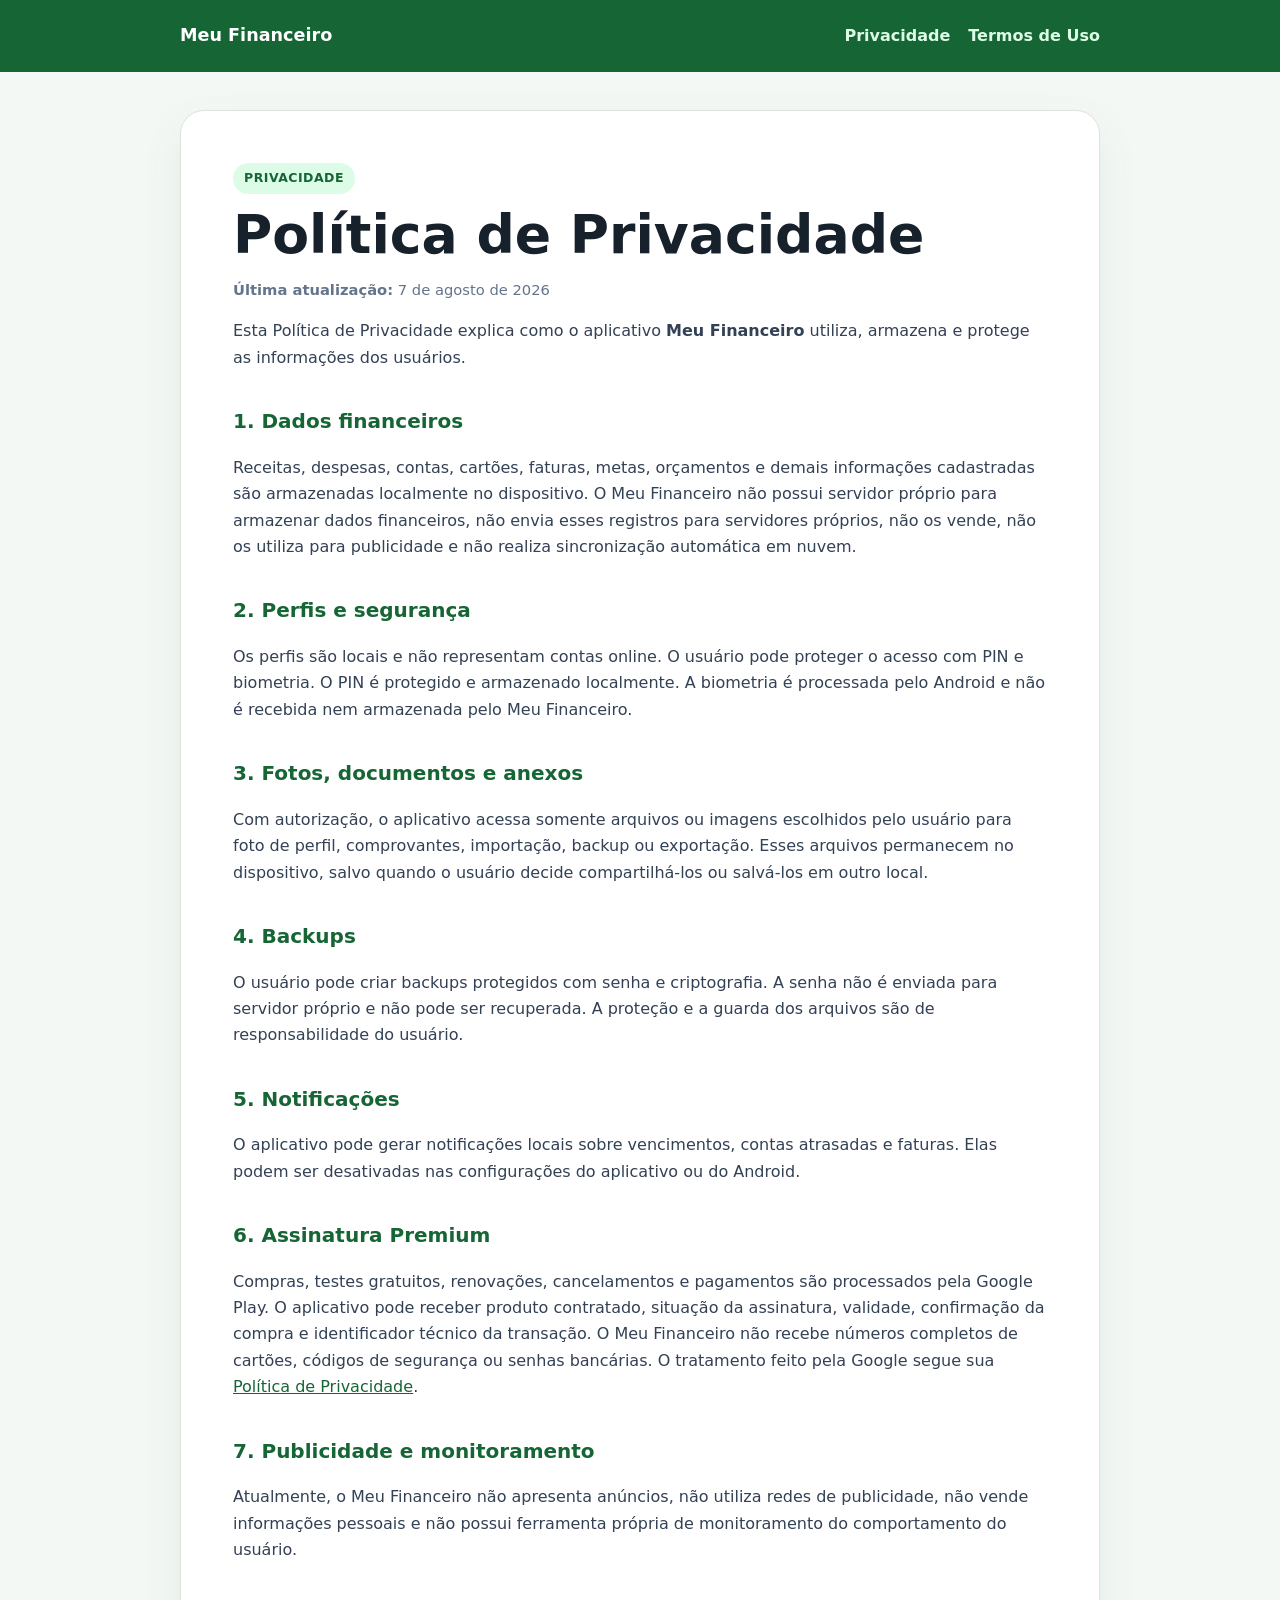
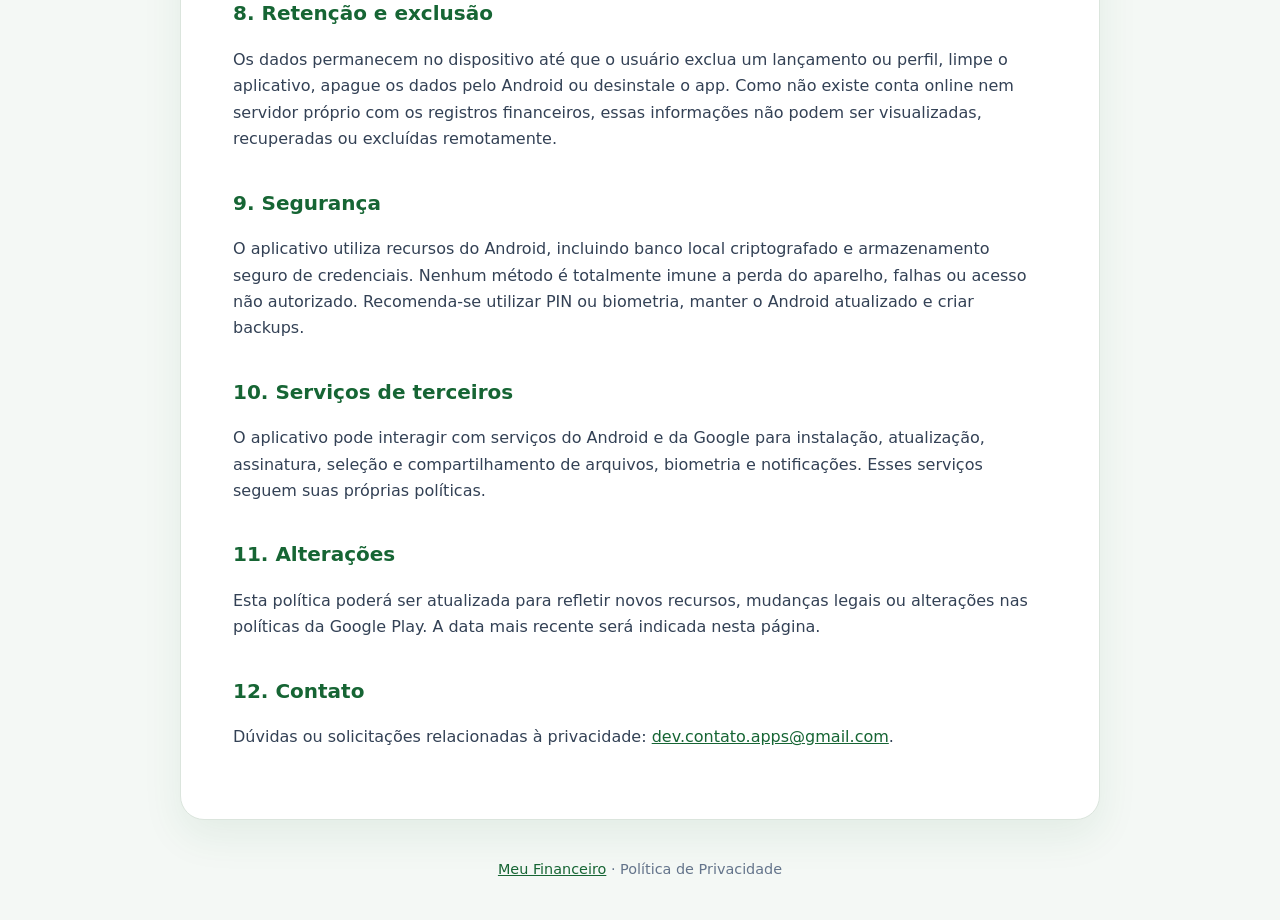
==== privacidade/index.html @ 3525b660 "Publica política de privacidade e termos de uso" ====
<!doctype html>
<html lang="pt-BR">
<head>
  <meta charset="utf-8">
  <meta name="viewport" content="width=device-width, initial-scale=1">
  <meta name="description" content="Política de Privacidade do aplicativo Meu Financeiro.">
  <title>Política de Privacidade — Meu Financeiro</title>
  <link rel="stylesheet" href="../styles.css">
</head>
<body>
  <header><div class="header-inner"><a class="brand" href="../">Meu Financeiro</a><nav aria-label="Documentos"><a href="./" aria-current="page">Privacidade</a><a href="../termos/">Termos de Uso</a></nav></div></header>
  <main>
    <span class="eyebrow">Privacidade</span>
    <h1>Política de Privacidade</h1>
    <p class="updated"><strong>Última atualização:</strong> 7 de agosto de 2026</p>
    <p>Esta Política de Privacidade explica como o aplicativo <strong>Meu Financeiro</strong> utiliza, armazena e protege as informações dos usuários.</p>

    <h2>1. Dados financeiros</h2>
    <p>Receitas, despesas, contas, cartões, faturas, metas, orçamentos e demais informações cadastradas são armazenadas localmente no dispositivo. O Meu Financeiro não possui servidor próprio para armazenar dados financeiros, não envia esses registros para servidores próprios, não os vende, não os utiliza para publicidade e não realiza sincronização automática em nuvem.</p>

    <h2>2. Perfis e segurança</h2>
    <p>Os perfis são locais e não representam contas online. O usuário pode proteger o acesso com PIN e biometria. O PIN é protegido e armazenado localmente. A biometria é processada pelo Android e não é recebida nem armazenada pelo Meu Financeiro.</p>

    <h2>3. Fotos, documentos e anexos</h2>
    <p>Com autorização, o aplicativo acessa somente arquivos ou imagens escolhidos pelo usuário para foto de perfil, comprovantes, importação, backup ou exportação. Esses arquivos permanecem no dispositivo, salvo quando o usuário decide compartilhá-los ou salvá-los em outro local.</p>

    <h2>4. Backups</h2>
    <p>O usuário pode criar backups protegidos com senha e criptografia. A senha não é enviada para servidor próprio e não pode ser recuperada. A proteção e a guarda dos arquivos são de responsabilidade do usuário.</p>

    <h2>5. Notificações</h2>
    <p>O aplicativo pode gerar notificações locais sobre vencimentos, contas atrasadas e faturas. Elas podem ser desativadas nas configurações do aplicativo ou do Android.</p>

    <h2>6. Assinatura Premium</h2>
    <p>Compras, testes gratuitos, renovações, cancelamentos e pagamentos são processados pela Google Play. O aplicativo pode receber produto contratado, situação da assinatura, validade, confirmação da compra e identificador técnico da transação. O Meu Financeiro não recebe números completos de cartões, códigos de segurança ou senhas bancárias. O tratamento feito pela Google segue sua <a href="https://policies.google.com/privacy">Política de Privacidade</a>.</p>

    <h2>7. Publicidade e monitoramento</h2>
    <p>Atualmente, o Meu Financeiro não apresenta anúncios, não utiliza redes de publicidade, não vende informações pessoais e não possui ferramenta própria de monitoramento do comportamento do usuário.</p>

    <h2>8. Retenção e exclusão</h2>
    <p>Os dados permanecem no dispositivo até que o usuário exclua um lançamento ou perfil, limpe o aplicativo, apague os dados pelo Android ou desinstale o app. Como não existe conta online nem servidor próprio com os registros financeiros, essas informações não podem ser visualizadas, recuperadas ou excluídas remotamente.</p>

    <h2>9. Segurança</h2>
    <p>O aplicativo utiliza recursos do Android, incluindo banco local criptografado e armazenamento seguro de credenciais. Nenhum método é totalmente imune a perda do aparelho, falhas ou acesso não autorizado. Recomenda-se utilizar PIN ou biometria, manter o Android atualizado e criar backups.</p>

    <h2>10. Serviços de terceiros</h2>
    <p>O aplicativo pode interagir com serviços do Android e da Google para instalação, atualização, assinatura, seleção e compartilhamento de arquivos, biometria e notificações. Esses serviços seguem suas próprias políticas.</p>

    <h2>11. Alterações</h2>
    <p>Esta política poderá ser atualizada para refletir novos recursos, mudanças legais ou alterações nas políticas da Google Play. A data mais recente será indicada nesta página.</p>

    <h2>12. Contato</h2>
    <p>Dúvidas ou solicitações relacionadas à privacidade: <a href="mailto:dev.contato.apps@gmail.com">dev.contato.apps@gmail.com</a>.</p>
  </main>
  <footer><a href="../">Meu Financeiro</a> · Política de Privacidade</footer>
</body>
</html>
---- styles.css ----
:root {
  color-scheme: light;
  --green: #166534;
  --green-light: #dcfce7;
  --ink: #17212b;
  --muted: #64748b;
  --line: #dbe5dd;
  --paper: #ffffff;
  --background: #f4f8f5;
}

* { box-sizing: border-box; }

body {
  margin: 0;
  background: var(--background);
  color: var(--ink);
  font-family: Inter, ui-sans-serif, system-ui, -apple-system, BlinkMacSystemFont, "Segoe UI", sans-serif;
  line-height: 1.65;
}

header {
  background: var(--green);
  color: white;
}

.header-inner,
main,
footer {
  width: min(920px, calc(100% - 32px));
  margin: 0 auto;
}

.header-inner {
  display: flex;
  align-items: center;
  justify-content: space-between;
  gap: 20px;
  min-height: 72px;
}

.brand {
  color: white;
  font-size: 1.1rem;
  font-weight: 800;
  text-decoration: none;
}

nav { display: flex; gap: 18px; }
nav a { color: #dcfce7; font-weight: 700; text-decoration: none; }
nav a:hover, nav a:focus-visible { color: white; text-decoration: underline; }

main {
  margin-top: 38px;
  margin-bottom: 38px;
  padding: clamp(24px, 5vw, 52px);
  background: var(--paper);
  border: 1px solid var(--line);
  border-radius: 24px;
  box-shadow: 0 16px 40px rgba(22, 101, 52, 0.08);
}

.eyebrow {
  display: inline-block;
  margin-bottom: 12px;
  padding: 5px 11px;
  border-radius: 999px;
  background: var(--green-light);
  color: var(--green);
  font-size: 0.78rem;
  font-weight: 800;
  letter-spacing: 0.04em;
  text-transform: uppercase;
}

h1 { margin: 0 0 12px; font-size: clamp(2rem, 6vw, 3.35rem); line-height: 1.08; }
h2 { margin-top: 34px; color: var(--green); font-size: 1.25rem; }
p, li { color: #334155; }
.updated { color: var(--muted); font-size: 0.92rem; }

.cards {
  display: grid;
  grid-template-columns: repeat(2, minmax(0, 1fr));
  gap: 16px;
  margin-top: 30px;
}

.card {
  display: block;
  padding: 22px;
  border: 1px solid var(--line);
  border-radius: 18px;
  color: var(--ink);
  text-decoration: none;
}

.card:hover, .card:focus-visible { border-color: var(--green); background: #f7fff9; }
.card strong { display: block; color: var(--green); font-size: 1.08rem; margin-bottom: 5px; }
.card span { color: var(--muted); }

a { color: var(--green); }
footer { padding: 0 0 38px; color: var(--muted); text-align: center; font-size: 0.9rem; }

@media (max-width: 640px) {
  .header-inner { align-items: flex-start; flex-direction: column; padding: 18px 0; }
  nav { flex-wrap: wrap; gap: 10px 16px; }
  main { margin-top: 20px; border-radius: 18px; }
  .cards { grid-template-columns: 1fr; }
}
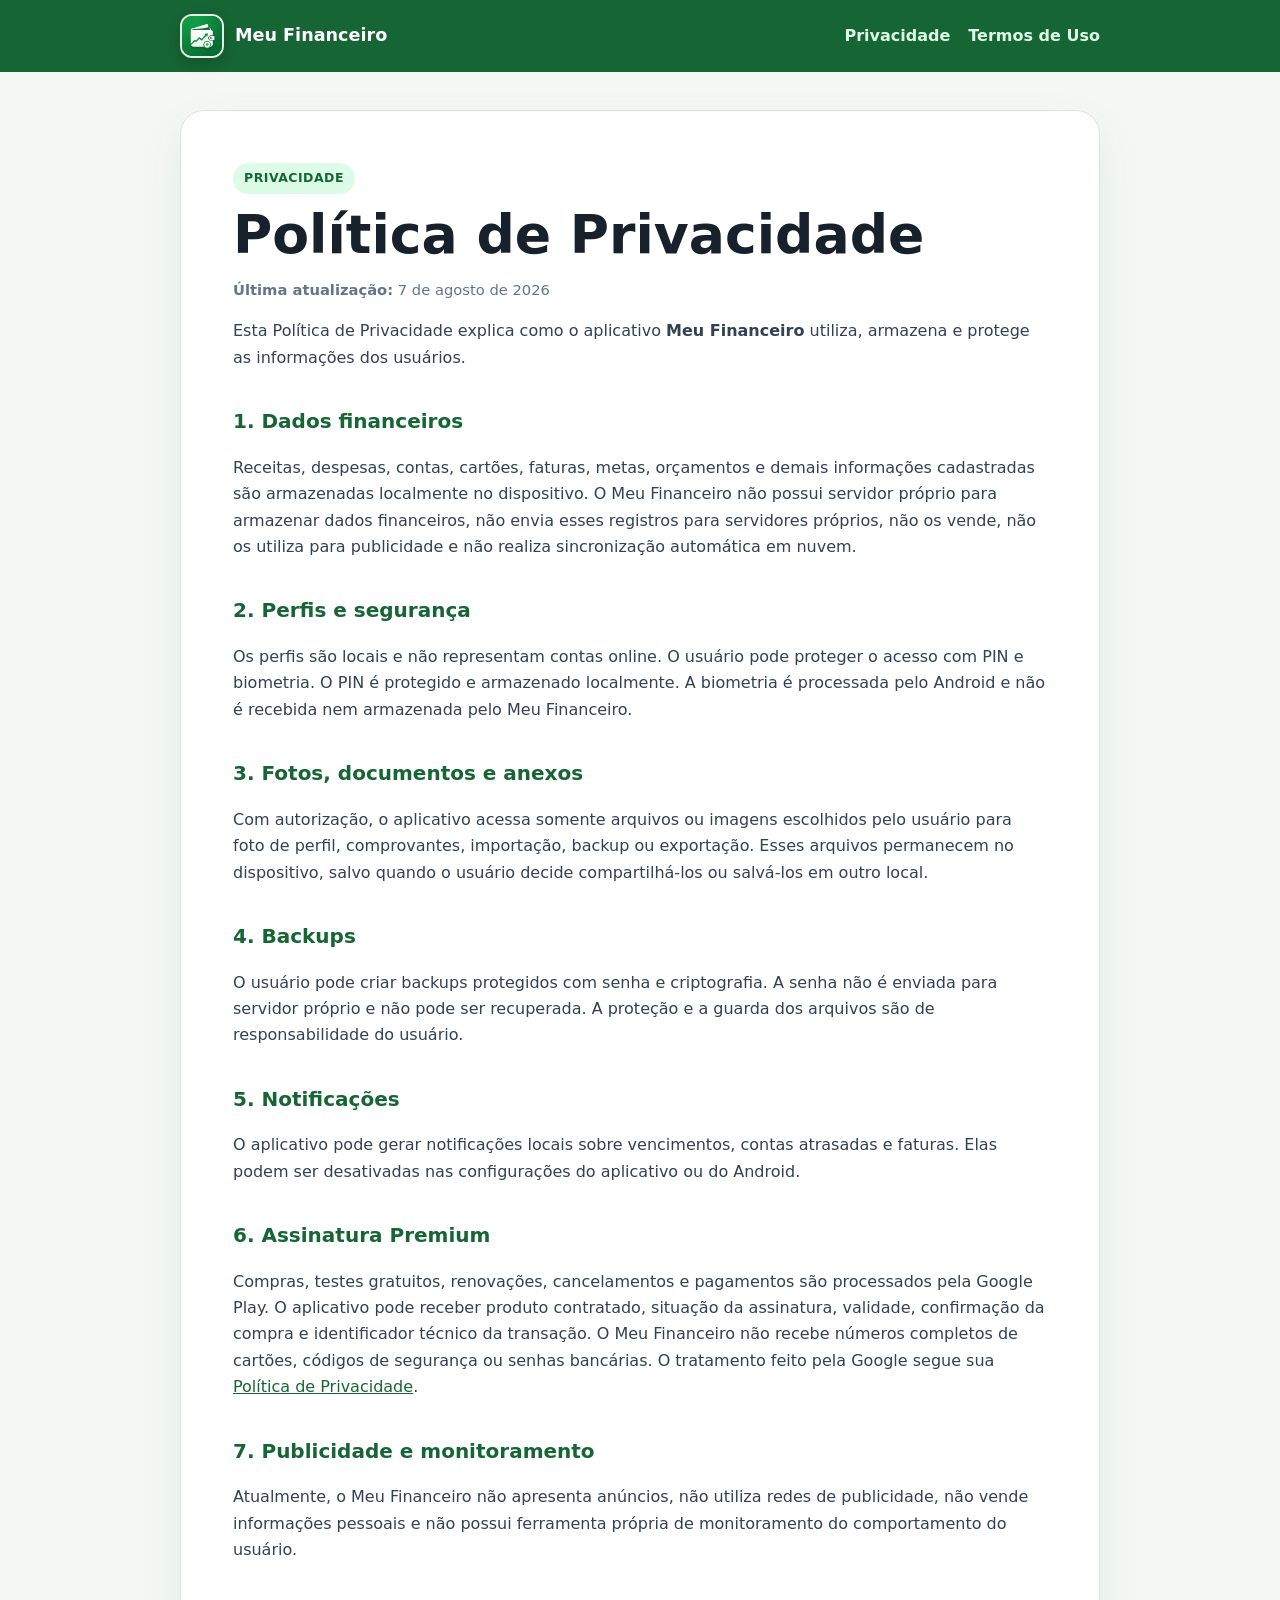
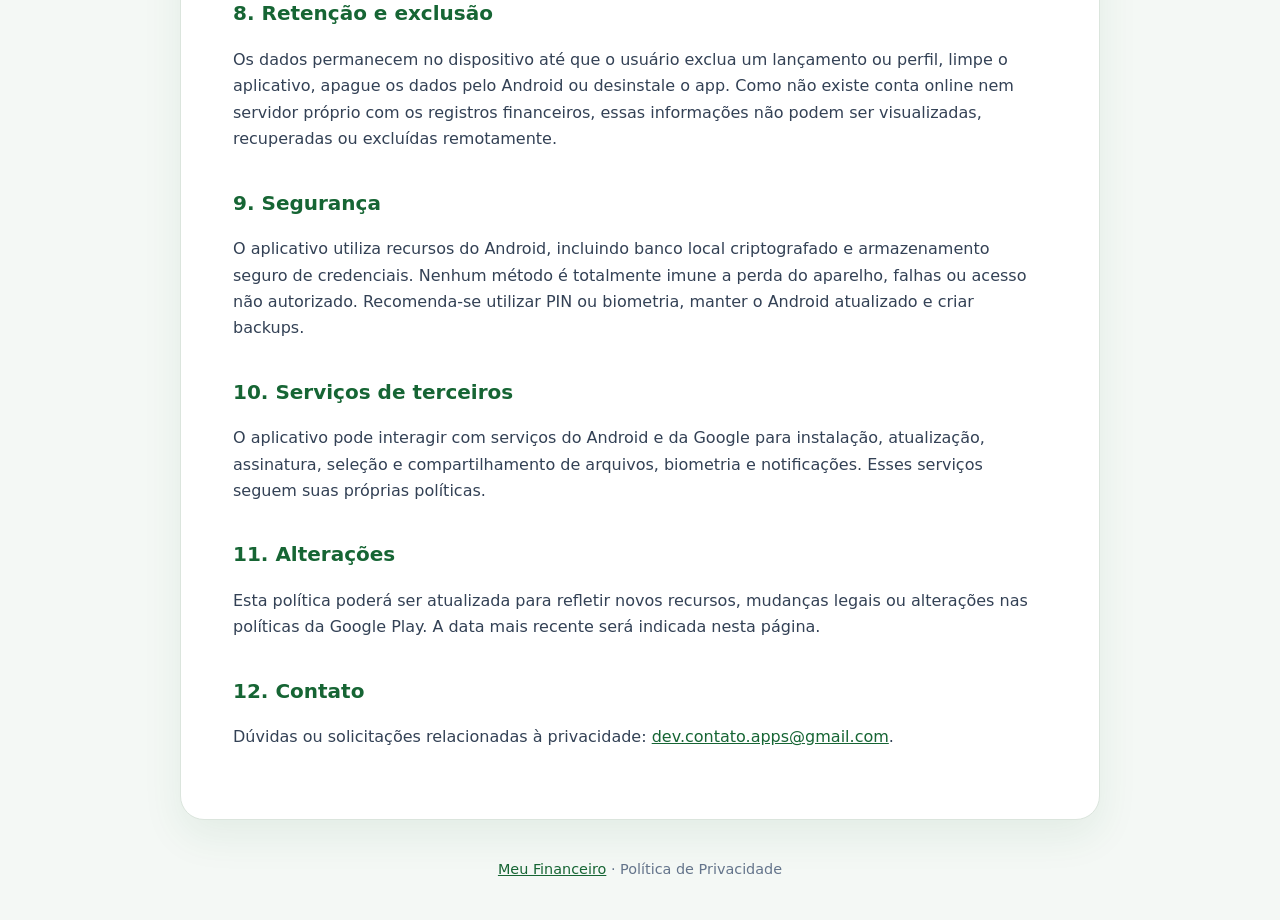
==== commit 7d7b6694: "Adiciona logo ao site" ====
--- a/privacidade/index.html
+++ b/privacidade/index.html
@@ -5,10 +5,11 @@
   <meta name="viewport" content="width=device-width, initial-scale=1">
   <meta name="description" content="Política de Privacidade do aplicativo Meu Financeiro.">
   <title>Política de Privacidade — Meu Financeiro</title>
+  <link rel="icon" type="image/png" href="../logo.png">
   <link rel="stylesheet" href="../styles.css">
 </head>
 <body>
-  <header><div class="header-inner"><a class="brand" href="../">Meu Financeiro</a><nav aria-label="Documentos"><a href="./" aria-current="page">Privacidade</a><a href="../termos/">Termos de Uso</a></nav></div></header>
+  <header><div class="header-inner"><a class="brand" href="../"><img src="../logo.png" alt="" width="44" height="44"><span>Meu Financeiro</span></a><nav aria-label="Documentos"><a href="./" aria-current="page">Privacidade</a><a href="../termos/">Termos de Uso</a></nav></div></header>
   <main>
     <span class="eyebrow">Privacidade</span>
     <h1>Política de Privacidade</h1>
--- a/styles.css
+++ b/styles.css
@@ -40,10 +40,22 @@
 }
 
 .brand {
+  display: inline-flex;
+  align-items: center;
+  gap: 11px;
   color: white;
   font-size: 1.1rem;
   font-weight: 800;
   text-decoration: none;
+}
+
+.brand img {
+  display: block;
+  width: 44px;
+  height: 44px;
+  border: 2px solid rgba(255, 255, 255, 0.88);
+  border-radius: 12px;
+  box-shadow: 0 5px 14px rgba(0, 0, 0, 0.18);
 }
 
 nav { display: flex; gap: 18px; }
